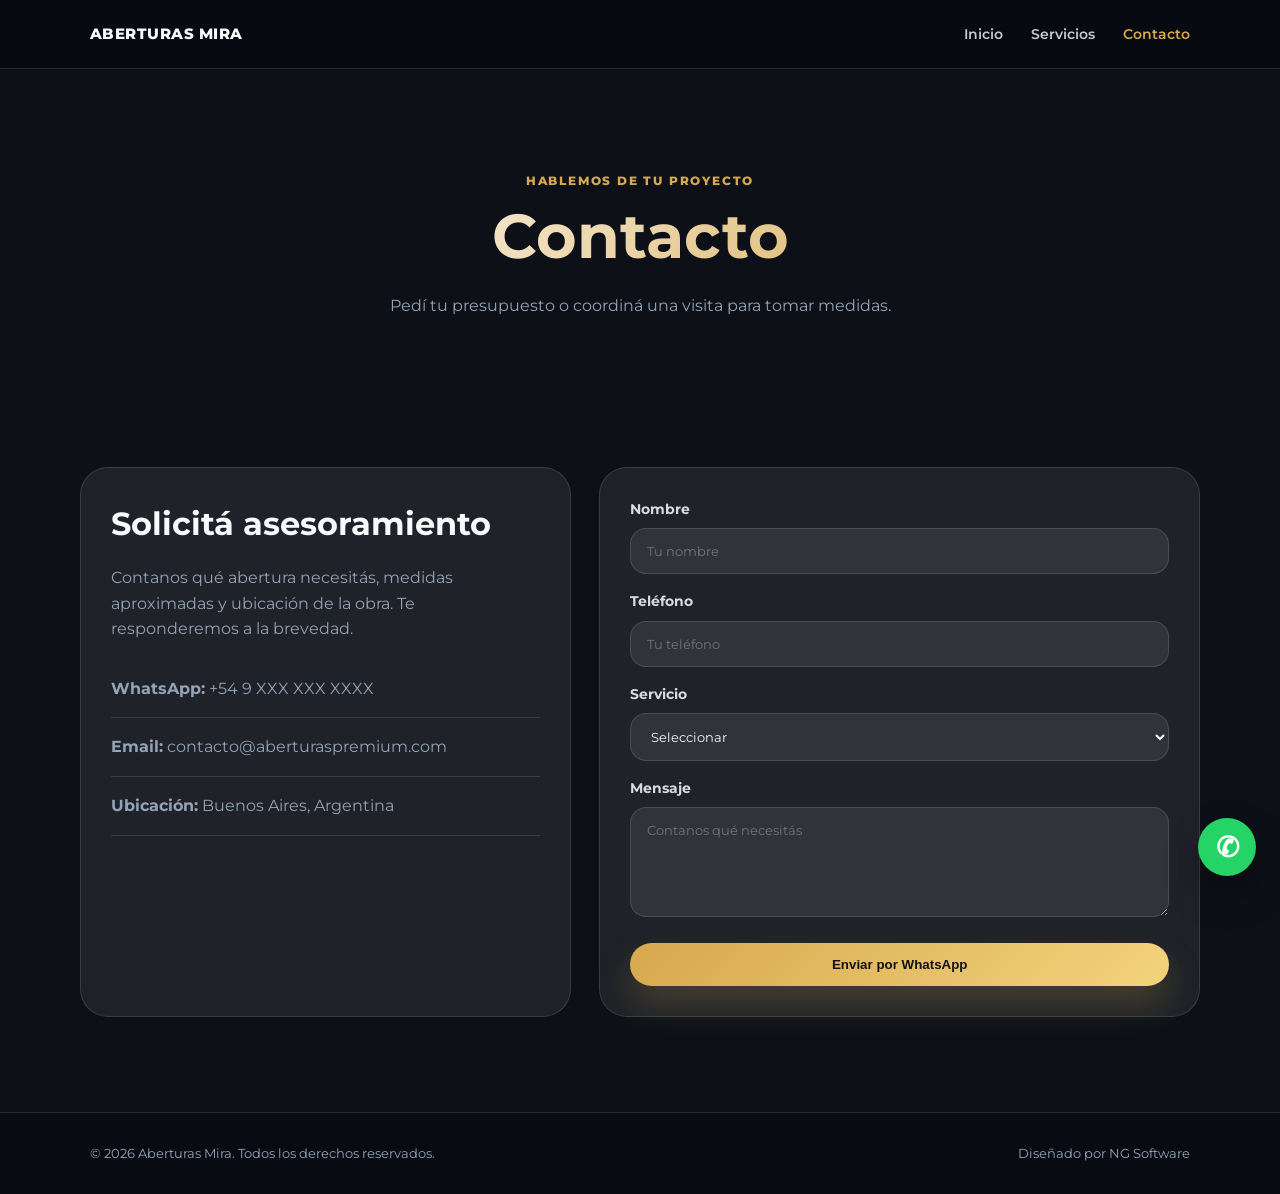
==== contacto.html @ 488d4577 "Add files via upload" ====
<!DOCTYPE html>
<html lang="es">
<head>
  <meta charset="UTF-8" />
  <meta name="viewport" content="width=device-width, initial-scale=1.0" />
  <title>Aberturas Mira | Contacto</title>
  <link rel="stylesheet" href="assets/css/style.css" />
  <link rel="preconnect" href="https://fonts.googleapis.com">
  <link rel="preconnect" href="https://fonts.gstatic.com" crossorigin>
  <link href="https://fonts.googleapis.com/css2?family=Montserrat:wght@400;500;600;700;800&display=swap" rel="stylesheet">
</head>
<body>
  <header class="site-header solid-header">
    <a href="index.html" class="brand">Aberturas Mira</a>
    <button class="menu-btn" id="menuBtn" aria-label="Abrir menú">☰</button>
    <nav class="main-nav" id="mainNav">
      <a href="index.html">Inicio</a>
      <a href="servicios.html">Servicios</a>
      <a href="contacto.html" class="active">Contacto</a>
    </nav>
  </header>

  <main class="page-main">
    <section class="page-title">
      <span class="eyebrow">Hablemos de tu proyecto</span>
      <h1>Contacto</h1>
      <p>Pedí tu presupuesto o coordiná una visita para tomar medidas.</p>
    </section>

    <section class="section contact-section">
      <div class="container contact-layout">
        <div class="contact-info">
          <h2>Solicitá asesoramiento</h2>
          <p>Contanos qué abertura necesitás, medidas aproximadas y ubicación de la obra. Te responderemos a la brevedad.</p>
          <div class="info-item"><strong>WhatsApp:</strong> +54 9 XXX XXX XXXX</div>
          <div class="info-item"><strong>Email:</strong> contacto@aberturaspremium.com</div>
          <div class="info-item"><strong>Ubicación:</strong> Buenos Aires, Argentina</div>
        </div>

        <form class="contact-form" id="contactForm">
          <label>Nombre
            <input type="text" name="nombre" placeholder="Tu nombre" required>
          </label>
          <label>Teléfono
            <input type="tel" name="telefono" placeholder="Tu teléfono" required>
          </label>
          <label>Servicio
            <select name="servicio" required>
              <option value="">Seleccionar</option>
              <option>Aberturas de aluminio</option>
              <option>Puertas y ventanas</option>
              <option>Mamparas / cerramientos</option>
              <option>Otro</option>
            </select>
          </label>
          <label>Mensaje
            <textarea name="mensaje" rows="5" placeholder="Contanos qué necesitás" required></textarea>
          </label>
          <button type="submit" class="btn-primary full">Enviar por WhatsApp</button>
        </form>
      </div>
    </section>
  </main>

  <a class="whatsapp-float" href="https://wa.me/549XXXXXXXXXX" target="_blank" aria-label="WhatsApp">✆</a>

  <footer class="footer">
    <p>© 2026 Aberturas Mira. Todos los derechos reservados.</p>
    <p>Diseñado por NG Software</p>
  </footer>

  <script src="assets/js/main.js"></script>
</body>
</html>
---- assets/css/style.css ----
:root {
  --bg: #0d1117;
  --bg-soft: #111827;
  --text: #f8fafc;
  --muted: #94a3b8;
  --accent: #d7a84f;
  --accent-dark: #a87922;
  --card: rgba(255,255,255,.075);
  --border: rgba(255,255,255,.12);
  --white: #ffffff;
  --dark: #070b10;
}

* { box-sizing: border-box; margin: 0; padding: 0; }
html { scroll-behavior: smooth; }
body {
  font-family: 'Montserrat', sans-serif;
  background: var(--bg);
  color: var(--text);
  line-height: 1.6;
}
a { color: inherit; text-decoration: none; }

.site-header {
  position: fixed;
  top: 0;
  left: 0;
  width: 100%;
  z-index: 50;
  display: flex;
  justify-content: space-between;
  align-items: center;
  padding: 22px 7%;
  background: linear-gradient(to bottom, rgba(0,0,0,.68), rgba(0,0,0,0));
  transition: .3s ease;
}
.solid-header,
.site-header.scrolled {
  background: rgba(7,11,16,.9);
  backdrop-filter: blur(16px);
  border-bottom: 1px solid var(--border);
}
.brand {
  font-weight: 800;
  letter-spacing: .5px;
  text-transform: uppercase;
  font-size: 15px;
}
.main-nav {
  display: flex;
  gap: 28px;
  align-items: center;
}
.main-nav a {
  font-size: 14px;
  font-weight: 600;
  color: rgba(255,255,255,.78);
  transition: .25s;
}
.main-nav a:hover,
.main-nav a.active { color: var(--accent); }
.menu-btn {
  display: none;
  border: 0;
  background: var(--accent);
  color: #111;
  width: 42px;
  height: 42px;
  border-radius: 12px;
  font-size: 22px;
  font-weight: 800;
}

.hero-home {
  min-height: 100vh;
  position: relative;
  display: grid;
  place-items: center;
  overflow: hidden;

  background:
    linear-gradient(120deg, rgba(7,11,16,.65), rgba(7,11,16,.25)),
    url('../img/hero.png') center center/cover no-repeat;
}
.hero-home::after {
  content: '';
  position: absolute;
  inset: 0;
  background: linear-gradient(to top, var(--bg) 0%, transparent 38%);
}
.hero-logo-box{
    position:absolute;
    top:50%;
    left:50%;
    transform:translate(-50%, -50%);
    z-index:10;

    display:flex;
    justify-content:center;
    align-items:center;

    width:auto;
    height:auto;

    background:none;
    border:none;
    backdrop-filter:none;
    box-shadow:none;
}
.hero-logo{
    width:min(650px,75vw);
    height:auto;

    filter:
      drop-shadow(0 10px 10px rgba(0,0,0,.75))
      drop-shadow(0 25px 35px rgba(0,0,0,.55))
      drop-shadow(0 50px 80px rgba(0,0,0,.45));
}
.logo-mark {
  width: 118px;
  height: 118px;
  border-radius: 32px;
  background: linear-gradient(135deg, var(--accent), #f6df96);
  color: #151515;
  display: grid;
  place-items: center;
  font-size: 42px;
  font-weight: 900;
  margin-bottom: 18px;
}
.hero-logo-box span {
  font-size: 18px;
  font-weight: 800;
  text-transform: uppercase;
  letter-spacing: 1px;
}

.container { width: min(1120px, 90%); margin: auto; }
.section { padding: 95px 0; }
.two-cols {
  display: grid;
  grid-template-columns: 1.05fr .95fr;
  gap: 55px;
  align-items: center;
}
.eyebrow {
  display: inline-block;
  color: var(--accent);
  font-weight: 800;
  text-transform: uppercase;
  letter-spacing: 1.8px;
  font-size: 12px;
  margin-bottom: 14px;
}
h1 {
  font-size: clamp(34px, 5vw, 62px);
  line-height: 1.05;
  margin-bottom: 24px;
}
h2 { font-size: 32px; margin-bottom: 16px; }
p { color: var(--muted); margin-bottom: 18px; }
.btn-primary {
  display: inline-flex;
  justify-content: center;
  align-items: center;
  margin-top: 10px;
  padding: 14px 24px;
  border-radius: 999px;
  border: 0;
  background: linear-gradient(135deg, var(--accent), #f2d37c);
  color: #121212;
  font-weight: 800;
  cursor: pointer;
  box-shadow: 0 18px 35px rgba(215,168,79,.22);
}
.full { width: 100%; }
.image-card {
  min-height: 420px;
  border-radius: 36px;
  background: linear-gradient(145deg, rgba(255,255,255,.11), rgba(255,255,255,.03));
  border: 1px solid var(--border);
  display: grid;
  place-items: center;
  box-shadow: 0 25px 70px rgba(0,0,0,.3);
}
.fake-window {
  width: 75%;
  height: 270px;
  border: 12px solid var(--accent);
  border-radius: 8px;
  display: grid;
  grid-template-columns: 1fr 1fr;
  grid-template-rows: 1fr 1fr;
  gap: 8px;
  padding: 8px;
}
.fake-window span { background: rgba(255,255,255,.1); border: 1px solid rgba(255,255,255,.16); }
.cards-grid,
.services-grid {
  display: grid;
  grid-template-columns: repeat(3, 1fr);
  gap: 24px;
}
.value-card,
.service-card,
.contact-info,
.contact-form {
  background: var(--card);
  border: 1px solid var(--border);
  border-radius: 28px;
  padding: 30px;
  backdrop-filter: blur(12px);
}
.value-card h3,
.service-card h3 { margin-bottom: 12px; font-size: 21px; }
.icon {
  width: 58px;
  height: 58px;
  border-radius: 18px;
  display: grid;
  place-items: center;
  background: rgba(215,168,79,.15);
  color: var(--accent);
  font-size: 28px;
  margin-bottom: 20px;
}
.page-main { padding-top: 95px; }
.page-title {
  text-align: center;
  width: min(850px, 90%);
  margin: 0 auto;
  padding: 72px 0 35px;
}
.page-title h1 {
  background: linear-gradient(135deg, #fff, var(--accent));
  -webkit-background-clip: text;
  color: transparent;
}
.contact-layout {
  display: grid;
  grid-template-columns: .9fr 1.1fr;
  gap: 28px;
}
.info-item {
  padding: 16px 0;
  color: var(--muted);
  border-bottom: 1px solid var(--border);
}
.contact-form {
  display: grid;
  gap: 16px;
}
.contact-form label {
  display: grid;
  gap: 8px;
  color: rgba(255,255,255,.84);
  font-weight: 700;
  font-size: 14px;
}
input, select, textarea {
  width: 100%;
  border: 1px solid var(--border);
  background: rgba(255,255,255,.08);
  border-radius: 16px;
  padding: 14px 16px;
  color: var(--text);
  outline: none;
  font-family: inherit;
}
select option { color: #111; }
input:focus, select:focus, textarea:focus { border-color: var(--accent); }
.whatsapp-float {
  position: fixed;
  right: 24px;
  bottom: 24px;
  width: 58px;
  height: 58px;
  border-radius: 50%;
  background: #25d366;
  color: #fff;
  display: grid;
  place-items: center;
  font-size: 28px;
  font-weight: 900;
  z-index: 60;
  box-shadow: 0 18px 35px rgba(0,0,0,.35);
}
.footer {
  padding: 30px 7%;
  display: flex;
  justify-content: space-between;
  gap: 16px;
  border-top: 1px solid var(--border);
  background: #080c12;
}
.footer p { margin: 0; font-size: 13px; }

.history-image{
    width:100%;
    height:100%;
    object-fit:cover;
    border-radius:36px;
    display:block;
}

.image-card{
    min-height:520px;
    overflow:hidden;
    padding:0;
    background:none;
}

@media (max-width: 900px) {
  .site-header { padding: 18px 5%; }
  .brand { font-size: 13px; }
  .menu-btn { display: block; }
  .main-nav {
    position: fixed;
    top: 78px;
    left: 5%;
    right: 5%;
    display: none;
    flex-direction: column;
    gap: 0;
    padding: 14px;
    border-radius: 22px;
    background: rgba(7,11,16,.96);
    border: 1px solid var(--border);
    box-shadow: 0 22px 50px rgba(0,0,0,.35);
  }
  .main-nav.show { display: flex; }
  .main-nav a { width: 100%; padding: 14px; text-align: center; }
  .hero-home { min-height: 82vh; }
  .hero-logo-box { width: min(290px, 82vw); }
  .logo-mark { width: 95px; height: 95px; font-size: 34px; }
  .hero-logo-box span { font-size: 15px; }
  .section { padding: 65px 0; }
  .two-cols,
  .contact-layout { grid-template-columns: 1fr; }
  .cards-grid,
  .services-grid { grid-template-columns: 1fr; }
  .image-card { min-height: 310px; }
  .fake-window { height: 210px; }
  .page-title { padding-top: 50px; }
  .footer { flex-direction: column; text-align: center; }
}
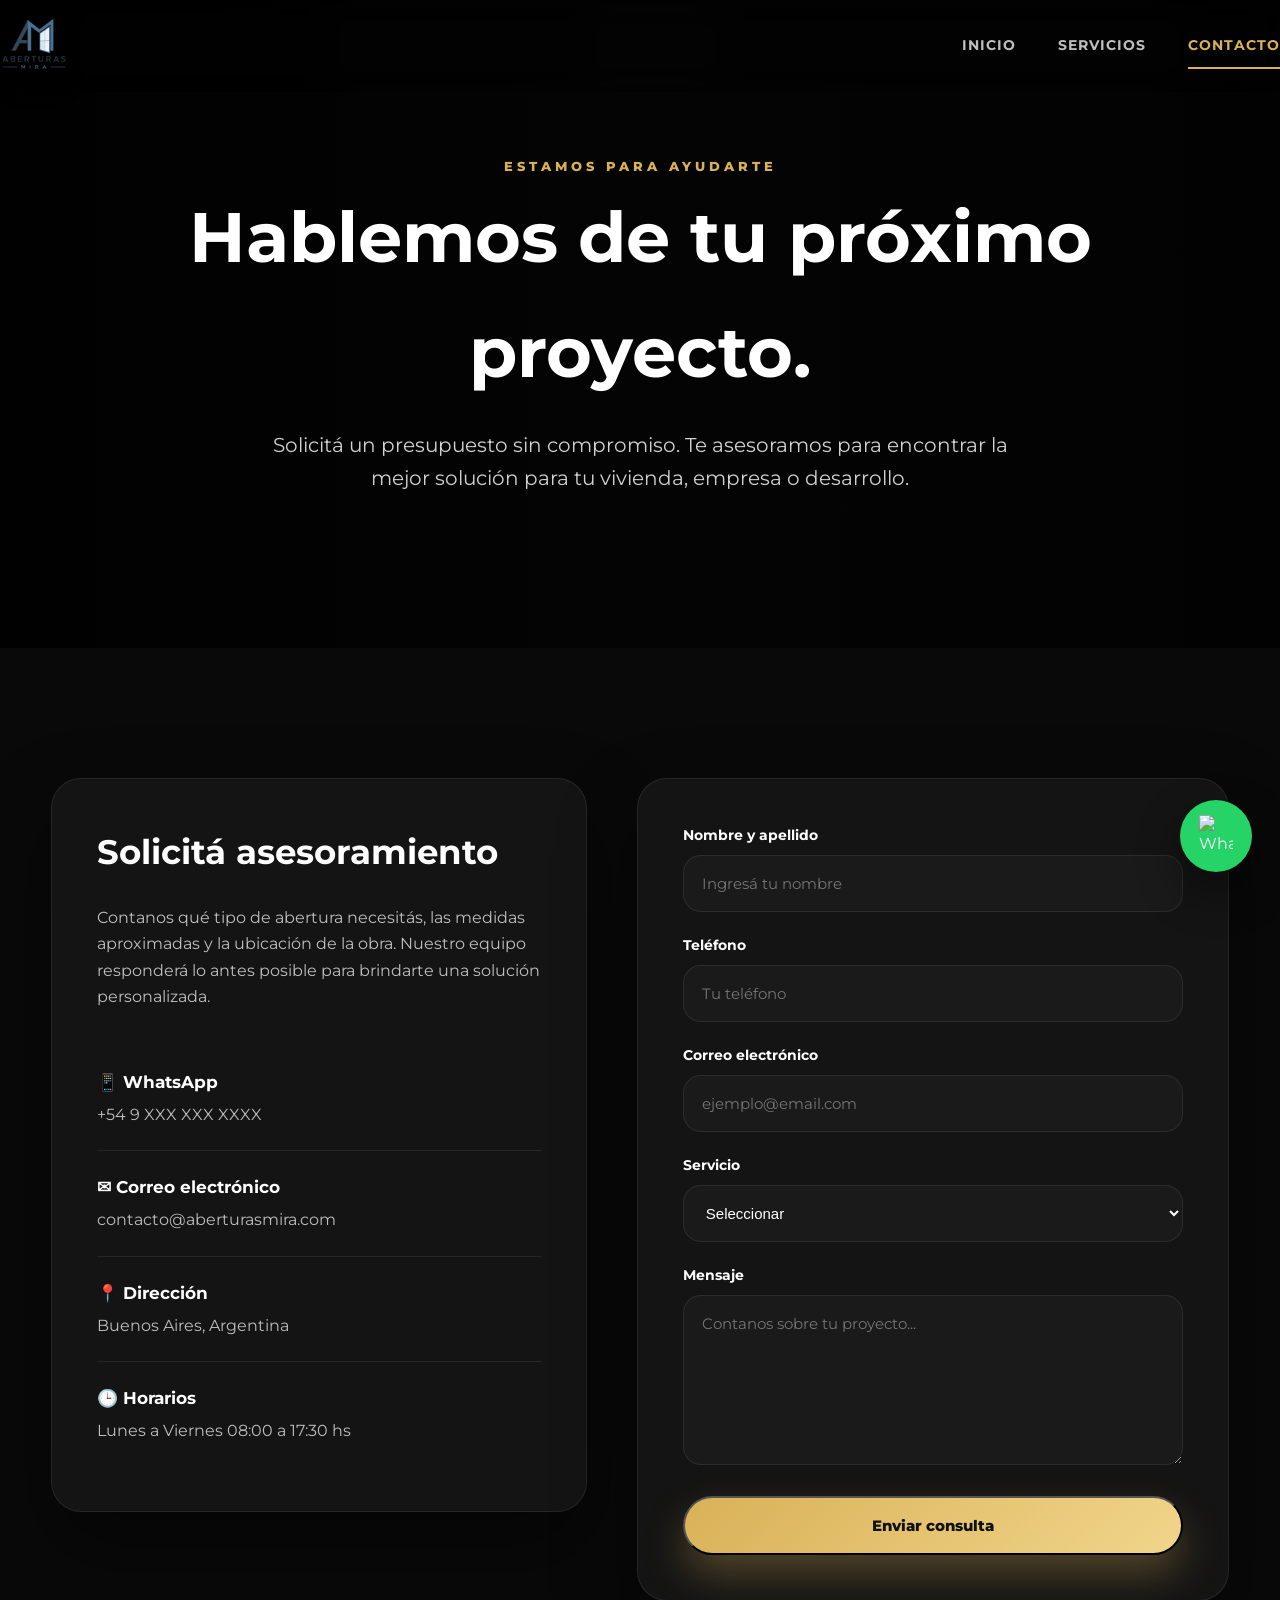
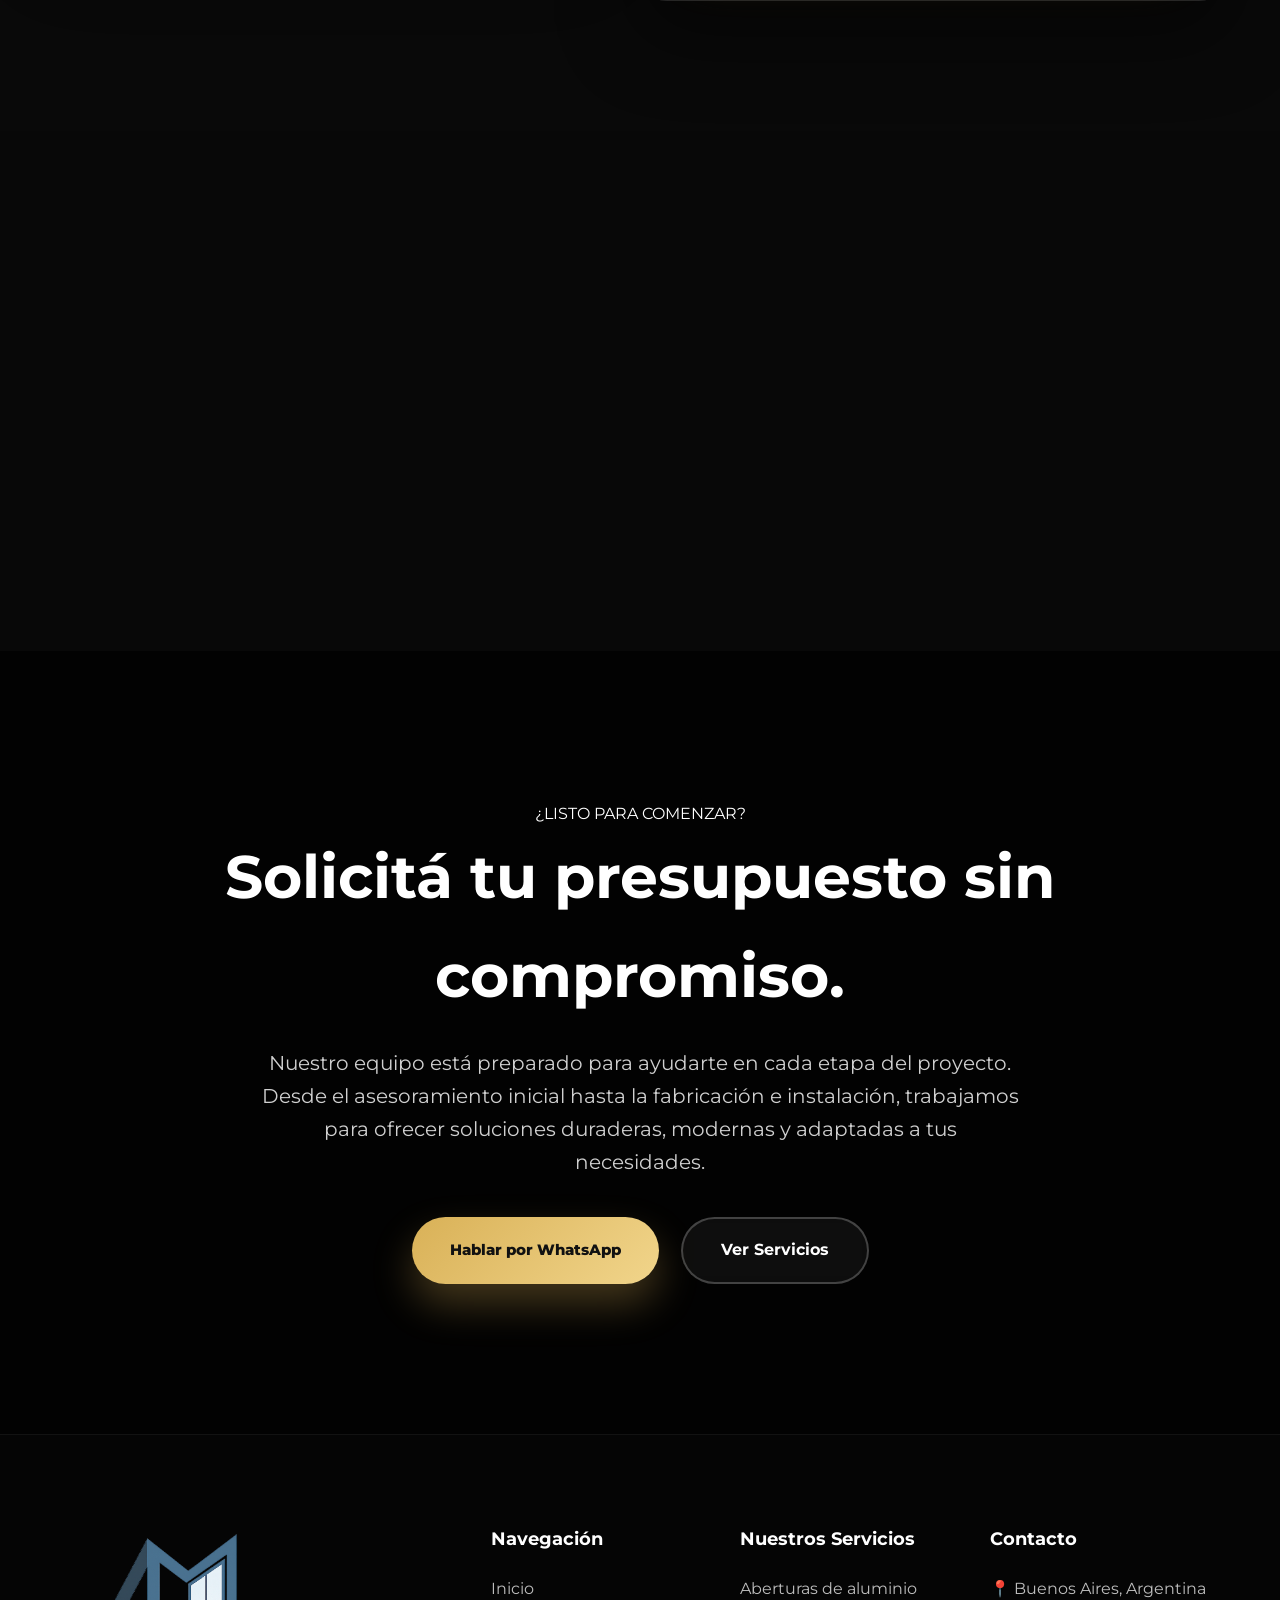
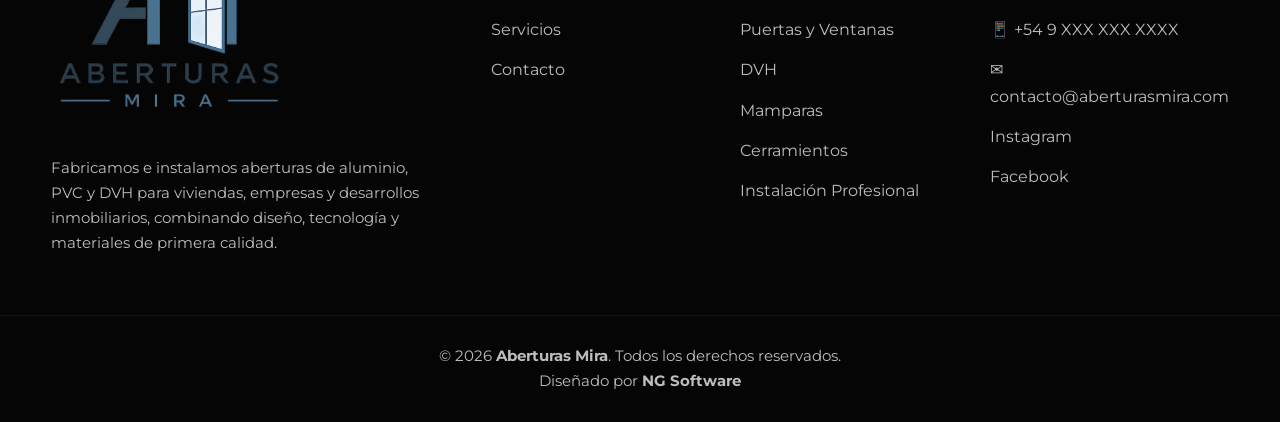
==== commit cde9c429: "Update contacto.html" ====
--- a/contacto.html
+++ b/contacto.html
@@ -1,74 +1,575 @@
 <!DOCTYPE html>
 <html lang="es">
+
 <head>
-  <meta charset="UTF-8" />
-  <meta name="viewport" content="width=device-width, initial-scale=1.0" />
-  <title>Aberturas Mira | Contacto</title>
-  <link rel="stylesheet" href="assets/css/style.css" />
-  <link rel="preconnect" href="https://fonts.googleapis.com">
-  <link rel="preconnect" href="https://fonts.gstatic.com" crossorigin>
-  <link href="https://fonts.googleapis.com/css2?family=Montserrat:wght@400;500;600;700;800&display=swap" rel="stylesheet">
+
+<meta charset="UTF-8">
+
+<meta name="viewport" content="width=device-width, initial-scale=1.0">
+
+<title>Aberturas Mira | Contacto</title>
+
+<link rel="preconnect" href="https://fonts.googleapis.com">
+
+<link rel="preconnect" href="https://fonts.gstatic.com" crossorigin>
+
+<link href="https://fonts.googleapis.com/css2?family=Montserrat:wght@300;400;500;600;700;800&display=swap" rel="stylesheet">
+
+<link rel="stylesheet" href="assets/css/style.css">
+
 </head>
+
 <body>
-  <header class="site-header solid-header">
-    <a href="index.html" class="brand">Aberturas Mira</a>
-    <button class="menu-btn" id="menuBtn" aria-label="Abrir menú">☰</button>
-    <nav class="main-nav" id="mainNav">
-      <a href="index.html">Inicio</a>
-      <a href="servicios.html">Servicios</a>
-      <a href="contacto.html" class="active">Contacto</a>
-    </nav>
-  </header>
-
-  <main class="page-main">
-    <section class="page-title">
-      <span class="eyebrow">Hablemos de tu proyecto</span>
-      <h1>Contacto</h1>
-      <p>Pedí tu presupuesto o coordiná una visita para tomar medidas.</p>
-    </section>
-
-    <section class="section contact-section">
-      <div class="container contact-layout">
-        <div class="contact-info">
-          <h2>Solicitá asesoramiento</h2>
-          <p>Contanos qué abertura necesitás, medidas aproximadas y ubicación de la obra. Te responderemos a la brevedad.</p>
-          <div class="info-item"><strong>WhatsApp:</strong> +54 9 XXX XXX XXXX</div>
-          <div class="info-item"><strong>Email:</strong> contacto@aberturaspremium.com</div>
-          <div class="info-item"><strong>Ubicación:</strong> Buenos Aires, Argentina</div>
-        </div>
-
-        <form class="contact-form" id="contactForm">
-          <label>Nombre
-            <input type="text" name="nombre" placeholder="Tu nombre" required>
-          </label>
-          <label>Teléfono
-            <input type="tel" name="telefono" placeholder="Tu teléfono" required>
-          </label>
-          <label>Servicio
-            <select name="servicio" required>
-              <option value="">Seleccionar</option>
-              <option>Aberturas de aluminio</option>
-              <option>Puertas y ventanas</option>
-              <option>Mamparas / cerramientos</option>
-              <option>Otro</option>
-            </select>
-          </label>
-          <label>Mensaje
-            <textarea name="mensaje" rows="5" placeholder="Contanos qué necesitás" required></textarea>
-          </label>
-          <button type="submit" class="btn-primary full">Enviar por WhatsApp</button>
-        </form>
-      </div>
-    </section>
-  </main>
-
-  <a class="whatsapp-float" href="https://wa.me/549XXXXXXXXXX" target="_blank" aria-label="WhatsApp">✆</a>
-
-  <footer class="footer">
-    <p>© 2026 Aberturas Mira. Todos los derechos reservados.</p>
-    <p>Diseñado por NG Software</p>
-  </footer>
-
-  <script src="assets/js/main.js"></script>
+
+<header class="site-header" id="header">
+
+<div class="container header-container">
+
+<a href="index.html" class="brand">
+
+<img src="assets/img/logo.png" alt="Aberturas Mira">
+
+</a>
+
+<button class="menu-btn" id="menuBtn">
+
+☰
+
+</button>
+
+<nav class="main-nav" id="mainNav">
+
+<a href="index.html">
+
+Inicio
+
+</a>
+
+<a href="servicios.html">
+
+Servicios
+
+</a>
+
+<a href="contacto.html" class="active">
+
+Contacto
+
+</a>
+
+</nav>
+
+</div>
+
+</header>
+
+
+
+
+
+<section class="hero-contact">
+
+<div class="container">
+
+<span class="hero-tag">
+
+ESTAMOS PARA AYUDARTE
+
+</span>
+
+<h1>
+
+Hablemos de tu próximo proyecto.
+
+</h1>
+
+<p>
+
+Solicitá un presupuesto sin compromiso. Te asesoramos para encontrar la mejor solución para tu vivienda, empresa o desarrollo.
+
+</p>
+
+</div>
+
+</section>
+
+
+
+
+
+<section class="contact-section">
+
+<div class="container contact-layout">
+
+<div class="contact-info">
+
+<h3>
+
+Solicitá asesoramiento
+
+</h3>
+
+<p>
+
+Contanos qué tipo de abertura necesitás, las medidas aproximadas y la ubicación de la obra. Nuestro equipo responderá lo antes posible para brindarte una solución personalizada.
+
+</p>
+
+<div class="info-item">
+
+<strong>📱 WhatsApp</strong>
+
+<span>+54 9 XXX XXX XXXX</span>
+
+</div>
+
+<div class="info-item">
+
+<strong>✉ Correo electrónico</strong>
+
+<span>contacto@aberturasmira.com</span>
+
+</div>
+
+<div class="info-item">
+
+<strong>📍 Dirección</strong>
+
+<span>Buenos Aires, Argentina</span>
+
+</div>
+
+<div class="info-item">
+
+<strong>🕒 Horarios</strong>
+
+<span>
+
+Lunes a Viernes
+
+08:00 a 17:30 hs
+
+</span>
+
+</div>
+
+</div>
+
+<form class="contact-form" id="contactForm">
+
+<div>
+
+<label>
+
+Nombre y apellido
+
+</label>
+
+<input
+type="text"
+placeholder="Ingresá tu nombre"
+required>
+
+</div>
+
+<div>
+
+<label>
+
+Teléfono
+
+</label>
+
+<input
+type="tel"
+placeholder="Tu teléfono"
+required>
+
+</div>
+
+<div>
+
+<label>
+
+Correo electrónico
+
+</label>
+
+<input
+type="email"
+placeholder="ejemplo@email.com"
+required>
+
+</div>
+
+<div>
+
+<label>
+
+Servicio
+
+</label>
+
+<select>
+
+<option>
+
+Seleccionar
+
+</option>
+
+<option>
+
+Aberturas de aluminio
+
+</option>
+
+<option>
+
+Puertas
+
+</option>
+
+<option>
+
+Ventanas
+
+</option>
+
+<option>
+
+DVH
+
+</option>
+
+<option>
+
+Mamparas
+
+</option>
+
+<option>
+
+Cerramientos
+
+</option>
+
+<option>
+
+Otro
+
+</option>
+
+</select>
+
+</div>
+
+<div>
+
+<label>
+
+Mensaje
+
+</label>
+
+<textarea
+placeholder="Contanos sobre tu proyecto..."></textarea>
+
+</div>
+
+<button
+type="submit"
+class="btn-primary">
+
+Enviar consulta
+
+</button>
+
+</form>
+
+</div>
+
+</section>
+<section class="map-section">
+
+<iframe
+src="https://www.google.com/maps?q=Buenos+Aires&output=embed"
+loading="lazy"
+allowfullscreen>
+</iframe>
+
+</section>
+
+
+
+
+
+<section class="services-cta">
+
+<div class="container">
+
+<span>
+
+¿LISTO PARA COMENZAR?
+
+</span>
+
+<h2>
+
+Solicitá tu presupuesto sin compromiso.
+
+</h2>
+
+<p>
+
+Nuestro equipo está preparado para ayudarte en cada etapa del proyecto. Desde el asesoramiento inicial hasta la fabricación e instalación, trabajamos para ofrecer soluciones duraderas, modernas y adaptadas a tus necesidades.
+
+</p>
+
+<div class="cta-buttons">
+
+<a
+href="https://wa.me/549XXXXXXXXXX"
+target="_blank"
+class="btn-primary">
+
+Hablar por WhatsApp
+
+</a>
+
+<a
+href="servicios.html"
+class="btn-secondary">
+
+Ver Servicios
+
+</a>
+
+</div>
+
+</div>
+
+</section>
+
+
+
+
+
+<footer class="footer">
+
+<div class="container footer-grid">
+
+<div>
+
+<img
+src="assets/img/logo.png"
+class="footer-logo"
+alt="Aberturas Mira">
+
+<p>
+
+Fabricamos e instalamos aberturas de aluminio, PVC y DVH para viviendas, empresas y desarrollos inmobiliarios, combinando diseño, tecnología y materiales de primera calidad.
+
+</p>
+
+</div>
+
+
+
+
+
+<div>
+
+<h4>
+
+Navegación
+
+</h4>
+
+<ul>
+
+<li>
+
+<a href="index.html">
+
+Inicio
+
+</a>
+
+</li>
+
+<li>
+
+<a href="servicios.html">
+
+Servicios
+
+</a>
+
+</li>
+
+<li>
+
+<a href="contacto.html">
+
+Contacto
+
+</a>
+
+</li>
+
+</ul>
+
+</div>
+
+
+
+
+
+<div>
+
+<h4>
+
+Nuestros Servicios
+
+</h4>
+
+<ul>
+
+<li>
+
+Aberturas de aluminio
+
+</li>
+
+<li>
+
+Puertas y Ventanas
+
+</li>
+
+<li>
+
+DVH
+
+</li>
+
+<li>
+
+Mamparas
+
+</li>
+
+<li>
+
+Cerramientos
+
+</li>
+
+<li>
+
+Instalación Profesional
+
+</li>
+
+</ul>
+
+</div>
+
+
+
+
+
+<div>
+
+<h4>
+
+Contacto
+
+</h4>
+
+<ul>
+
+<li>
+
+📍 Buenos Aires, Argentina
+
+</li>
+
+<li>
+
+📱 +54 9 XXX XXX XXXX
+
+</li>
+
+<li>
+
+✉ contacto@aberturasmira.com
+
+</li>
+
+<li>
+
+Instagram
+
+</li>
+
+<li>
+
+Facebook
+
+</li>
+
+</ul>
+
+</div>
+
+</div>
+
+
+
+
+
+<div class="footer-bottom">
+
+<p>
+
+© 2026 <strong>Aberturas Mira</strong>. Todos los derechos reservados.
+
+</p>
+
+<p>
+
+Diseñado por <strong>NG Software</strong>
+
+</p>
+
+</div>
+
+</footer>
+
+
+
+
+
+<a
+class="whatsapp-float"
+href="https://wa.me/549XXXXXXXXXX"
+target="_blank"
+aria-label="WhatsApp">
+
+<img
+src="assets/img/whatsapp.png"
+alt="WhatsApp">
+
+</a>
+
+
+
+
+
+<script src="assets/js/main.js"></script>
+
 </body>
+
 </html>
--- a/assets/css/style.css
+++ b/assets/css/style.css
@@ -1,346 +1,2598 @@
-:root {
-  --bg: #0d1117;
-  --bg-soft: #111827;
-  --text: #f8fafc;
-  --muted: #94a3b8;
-  --accent: #d7a84f;
-  --accent-dark: #a87922;
-  --card: rgba(255,255,255,.075);
-  --border: rgba(255,255,255,.12);
-  --white: #ffffff;
-  --dark: #070b10;
-}
-
-* { box-sizing: border-box; margin: 0; padding: 0; }
-html { scroll-behavior: smooth; }
-body {
-  font-family: 'Montserrat', sans-serif;
-  background: var(--bg);
-  color: var(--text);
-  line-height: 1.6;
-}
-a { color: inherit; text-decoration: none; }
-
-.site-header {
-  position: fixed;
-  top: 0;
-  left: 0;
-  width: 100%;
-  z-index: 50;
-  display: flex;
-  justify-content: space-between;
-  align-items: center;
-  padding: 22px 7%;
-  background: linear-gradient(to bottom, rgba(0,0,0,.68), rgba(0,0,0,0));
-  transition: .3s ease;
-}
-.solid-header,
-.site-header.scrolled {
-  background: rgba(7,11,16,.9);
-  backdrop-filter: blur(16px);
-  border-bottom: 1px solid var(--border);
-}
-.brand {
-  font-weight: 800;
-  letter-spacing: .5px;
-  text-transform: uppercase;
-  font-size: 15px;
-}
-.main-nav {
-  display: flex;
-  gap: 28px;
-  align-items: center;
-}
-.main-nav a {
-  font-size: 14px;
-  font-weight: 600;
-  color: rgba(255,255,255,.78);
-  transition: .25s;
-}
-.main-nav a:hover,
-.main-nav a.active { color: var(--accent); }
-.menu-btn {
-  display: none;
-  border: 0;
-  background: var(--accent);
-  color: #111;
-  width: 42px;
-  height: 42px;
-  border-radius: 12px;
-  font-size: 22px;
-  font-weight: 800;
-}
-
-.hero-home {
-  min-height: 100vh;
-  position: relative;
-  display: grid;
-  place-items: center;
-  overflow: hidden;
-
-  background:
-    linear-gradient(120deg, rgba(7,11,16,.65), rgba(7,11,16,.25)),
-    url('../img/hero.png') center center/cover no-repeat;
-}
-.hero-home::after {
-  content: '';
-  position: absolute;
-  inset: 0;
-  background: linear-gradient(to top, var(--bg) 0%, transparent 38%);
-}
-.hero-logo-box{
-    position:absolute;
-    top:50%;
-    left:50%;
-    transform:translate(-50%, -50%);
-    z-index:10;
-
-    display:flex;
-    justify-content:center;
-    align-items:center;
-
-    width:auto;
-    height:auto;
-
-    background:none;
-    border:none;
-    backdrop-filter:none;
-    box-shadow:none;
-}
+/*=========================================================
+ABERTURAS MIRA
+STYLE.CSS
+PARTE 1
+=========================================================*/
+
+
+
+/*=========================
+RESET
+=========================*/
+
+*{
+    margin:0;
+    padding:0;
+    box-sizing:border-box;
+}
+
+html{
+    scroll-behavior:smooth;
+}
+
+body{
+    font-family:'Montserrat',sans-serif;
+    background:#080808;
+    color:#fff;
+    overflow-x:hidden;
+    line-height:1.65;
+    text-rendering:optimizeLegibility;
+    -webkit-font-smoothing:antialiased;
+}
+
+img{
+    display:block;
+    max-width:100%;
+}
+
+a{
+    text-decoration:none;
+    color:inherit;
+}
+
+ul{
+    list-style:none;
+}
+
+button,
+input,
+textarea{
+    font-family:inherit;
+}
+
+
+
+/*=========================
+VARIABLES
+=========================*/
+
+:root{
+
+--bg:#090909;
+
+--bg2:#101010;
+
+--bg3:#171717;
+
+--card:#141414;
+
+--gold:#d9b157;
+
+--gold-light:#f1d58b;
+
+--gold-dark:#9d7022;
+
+--text:#ffffff;
+
+--muted:#bdbdbd;
+
+--line:rgba(255,255,255,.08);
+
+--shadow:0 35px 80px rgba(0,0,0,.45);
+
+--radius:28px;
+
+--transition:.45s cubic-bezier(.22,.61,.36,1);
+
+}
+
+
+
+/*=========================
+SCROLLBAR
+=========================*/
+
+::-webkit-scrollbar{
+
+width:11px;
+
+}
+
+::-webkit-scrollbar-track{
+
+background:#0b0b0b;
+
+}
+
+::-webkit-scrollbar-thumb{
+
+background:var(--gold);
+
+border-radius:50px;
+
+}
+
+::-webkit-scrollbar-thumb:hover{
+
+background:#f0d388;
+
+}
+
+
+
+/*=========================
+CONTAINER
+=========================*/
+
+.container{
+
+width:min(1380px,92%);
+
+margin:auto;
+
+}
+
+
+
+/*=========================
+HEADER
+=========================*/
+
+.site-header{
+
+position:fixed;
+
+top:0;
+
+left:0;
+
+width:100%;
+
+height:92px;
+
+display:flex;
+
+align-items:center;
+
+z-index:9999;
+
+transition:.45s;
+
+background:rgba(5,5,5,.18);
+
+backdrop-filter:blur(20px);
+
+border-bottom:1px solid transparent;
+
+}
+
+.site-header.scrolled{
+
+background:rgba(8,8,8,.92);
+
+border-color:rgba(255,255,255,.05);
+
+backdrop-filter:blur(24px);
+
+}
+
+.site-header.hide{
+
+transform:translateY(-110%);
+
+}
+
+.header-container{
+
+display:flex;
+
+align-items:center;
+
+justify-content:space-between;
+
+width:100%;
+
+}
+
+
+
+/*=========================
+LOGO
+=========================*/
+
+.brand{
+
+display:flex;
+
+align-items:center;
+
+}
+
+.brand img{
+
+height:60px;
+
+transition:var(--transition);
+
+filter:drop-shadow(0 10px 18px rgba(0,0,0,.35));
+
+}
+
+.brand:hover img{
+
+transform:scale(1.04);
+
+}
+
+
+
+/*=========================
+MENU
+=========================*/
+
+.main-nav{
+
+display:flex;
+
+align-items:center;
+
+gap:42px;
+
+}
+
+.main-nav a{
+
+font-size:14px;
+
+font-weight:700;
+
+letter-spacing:1px;
+
+text-transform:uppercase;
+
+color:rgba(255,255,255,.75);
+
+position:relative;
+
+transition:.35s;
+
+}
+
+.main-nav a:hover{
+
+color:var(--gold);
+
+}
+
+.main-nav a.active{
+
+color:var(--gold);
+
+}
+
+.main-nav a::after{
+
+content:"";
+
+position:absolute;
+
+left:0;
+
+bottom:-12px;
+
+width:0;
+
+height:2px;
+
+background:var(--gold);
+
+transition:.35s;
+
+}
+
+.main-nav a:hover::after,
+
+.main-nav a.active::after{
+
+width:100%;
+
+}
+
+
+
+/*=========================
+MENU MOBILE
+=========================*/
+
+.menu-btn{
+
+display:none;
+
+width:48px;
+
+height:48px;
+
+border:none;
+
+border-radius:14px;
+
+background:var(--gold);
+
+color:#111;
+
+font-size:26px;
+
+font-weight:800;
+
+cursor:pointer;
+
+transition:.35s;
+
+}
+
+.menu-btn:hover{
+
+transform:scale(1.05);
+
+}
+
+
+
+/*=========================
+HERO
+=========================*/
+
+.hero-home{
+
+position:relative;
+
+height:100vh;
+
+display:flex;
+
+align-items:center;
+
+justify-content:center;
+
+overflow:hidden;
+
+}
+
+
+
+/*=========================
+BACKGROUND
+=========================*/
+
+.hero-bg{
+
+position:absolute;
+
+inset:0;
+
+background:url("../img/hero.png") center center/cover no-repeat;
+
+animation:heroScale 18s linear infinite alternate;
+
+}
+
+@keyframes heroScale{
+
+0%{
+
+transform:scale(1.05);
+
+}
+
+100%{
+
+transform:scale(1.18);
+
+}
+
+}
+
+
+
+/*=========================
+OVERLAY
+=========================*/
+
+.hero-overlay{
+
+position:absolute;
+
+inset:0;
+
+background:
+
+linear-gradient(180deg,
+
+rgba(0,0,0,.82),
+
+rgba(0,0,0,.38),
+
+rgba(0,0,0,.86));
+
+}
+
+.hero-overlay::after{
+
+content:"";
+
+position:absolute;
+
+inset:0;
+
+background:
+
+radial-gradient(circle at center,
+
+rgba(217,177,87,.10),
+
+transparent 60%);
+
+}
+
+
+
+/*=========================
+HERO CONTENT
+=========================*/
+
+.hero-content{
+
+position:relative;
+
+z-index:20;
+
+display:flex;
+
+flex-direction:column;
+
+align-items:center;
+
+text-align:center;
+
+max-width:980px;
+
+}
+
 .hero-logo{
-    width:min(650px,75vw);
-    height:auto;
-
-    filter:
-      drop-shadow(0 10px 10px rgba(0,0,0,.75))
-      drop-shadow(0 25px 35px rgba(0,0,0,.55))
-      drop-shadow(0 50px 80px rgba(0,0,0,.45));
-}
-.logo-mark {
-  width: 118px;
-  height: 118px;
-  border-radius: 32px;
-  background: linear-gradient(135deg, var(--accent), #f6df96);
-  color: #151515;
-  display: grid;
-  place-items: center;
-  font-size: 42px;
-  font-weight: 900;
-  margin-bottom: 18px;
-}
-.hero-logo-box span {
-  font-size: 18px;
-  font-weight: 800;
-  text-transform: uppercase;
-  letter-spacing: 1px;
-}
-
-.container { width: min(1120px, 90%); margin: auto; }
-.section { padding: 95px 0; }
-.two-cols {
-  display: grid;
-  grid-template-columns: 1.05fr .95fr;
-  gap: 55px;
-  align-items: center;
-}
-.eyebrow {
-  display: inline-block;
-  color: var(--accent);
-  font-weight: 800;
-  text-transform: uppercase;
-  letter-spacing: 1.8px;
-  font-size: 12px;
-  margin-bottom: 14px;
-}
-h1 {
-  font-size: clamp(34px, 5vw, 62px);
-  line-height: 1.05;
-  margin-bottom: 24px;
-}
-h2 { font-size: 32px; margin-bottom: 16px; }
-p { color: var(--muted); margin-bottom: 18px; }
-.btn-primary {
-  display: inline-flex;
-  justify-content: center;
-  align-items: center;
-  margin-top: 10px;
-  padding: 14px 24px;
-  border-radius: 999px;
-  border: 0;
-  background: linear-gradient(135deg, var(--accent), #f2d37c);
-  color: #121212;
-  font-weight: 800;
-  cursor: pointer;
-  box-shadow: 0 18px 35px rgba(215,168,79,.22);
-}
-.full { width: 100%; }
-.image-card {
-  min-height: 420px;
-  border-radius: 36px;
-  background: linear-gradient(145deg, rgba(255,255,255,.11), rgba(255,255,255,.03));
-  border: 1px solid var(--border);
-  display: grid;
-  place-items: center;
-  box-shadow: 0 25px 70px rgba(0,0,0,.3);
-}
-.fake-window {
-  width: 75%;
-  height: 270px;
-  border: 12px solid var(--accent);
-  border-radius: 8px;
-  display: grid;
-  grid-template-columns: 1fr 1fr;
-  grid-template-rows: 1fr 1fr;
-  gap: 8px;
-  padding: 8px;
-}
-.fake-window span { background: rgba(255,255,255,.1); border: 1px solid rgba(255,255,255,.16); }
-.cards-grid,
-.services-grid {
-  display: grid;
-  grid-template-columns: repeat(3, 1fr);
-  gap: 24px;
-}
-.value-card,
+
+margin-bottom:30px;
+
+animation:fadeUp 1s ease;
+
+}
+
+.hero-logo img{
+
+width:360px;
+
+filter:
+
+drop-shadow(0 25px 45px rgba(0,0,0,.55))
+
+drop-shadow(0 40px 80px rgba(0,0,0,.35));
+
+}
+
+.hero-tag{
+
+color:var(--gold);
+
+font-weight:800;
+
+letter-spacing:4px;
+
+font-size:13px;
+
+margin-bottom:20px;
+
+text-transform:uppercase;
+
+animation:fadeUp 1.2s ease;
+
+}
+
+.hero-content h1{
+
+font-size:clamp(52px,5vw,82px);
+
+line-height:1.02;
+
+font-weight:800;
+
+margin-bottom:28px;
+
+animation:fadeUp 1.35s ease;
+
+}
+
+.hero-content p{
+
+font-size:21px;
+
+color:#dddddd;
+
+max-width:760px;
+
+margin-bottom:42px;
+
+animation:fadeUp 1.5s ease;
+
+}
+
+
+
+/*=========================
+BOTONES
+=========================*/
+
+.hero-buttons{
+
+display:flex;
+
+gap:22px;
+
+animation:fadeUp 1.8s ease;
+
+}
+
+.btn-primary{
+
+display:inline-flex;
+
+align-items:center;
+
+justify-content:center;
+
+padding:18px 38px;
+
+background:linear-gradient(135deg,var(--gold),var(--gold-light));
+
+border-radius:999px;
+
+font-weight:800;
+
+font-size:15px;
+
+color:#111;
+
+transition:var(--transition);
+
+box-shadow:0 20px 40px rgba(217,177,87,.30);
+
+}
+
+.btn-primary:hover{
+
+transform:translateY(-6px);
+
+box-shadow:0 30px 60px rgba(217,177,87,.45);
+
+}
+
+.btn-secondary{
+
+display:inline-flex;
+
+align-items:center;
+
+justify-content:center;
+
+padding:18px 38px;
+
+border-radius:999px;
+
+border:2px solid rgba(255,255,255,.22);
+
+font-weight:700;
+
+transition:var(--transition);
+
+background:rgba(255,255,255,.05);
+
+backdrop-filter:blur(10px);
+
+}
+
+.btn-secondary:hover{
+
+background:#fff;
+
+color:#111;
+
+transform:translateY(-6px);
+
+}
+
+
+
+/*=========================
+SCROLL ICON
+=========================*/
+
+.hero-scroll{
+
+position:absolute;
+
+bottom:40px;
+
+left:50%;
+
+transform:translateX(-50%);
+
+font-size:34px;
+
+color:var(--gold);
+
+animation:mouse 2s infinite;
+
+}
+
+@keyframes mouse{
+
+0%{
+
+transform:translate(-50%,0);
+
+}
+
+50%{
+
+transform:translate(-50%,12px);
+
+}
+
+100%{
+
+transform:translate(-50%,0);
+
+}
+
+}
+
+
+
+/*=========================
+SECTION BASE
+=========================*/
+
+.section{
+
+padding:120px 0;
+
+position:relative;
+
+}
+
+.section-title{
+
+text-align:center;
+
+margin-bottom:70px;
+
+}
+
+.section-title span{
+
+display:inline-block;
+
+margin-bottom:18px;
+
+font-size:13px;
+
+font-weight:800;
+
+letter-spacing:3px;
+
+text-transform:uppercase;
+
+color:var(--gold);
+
+}
+
+.section-title h2{
+
+font-size:clamp(38px,4vw,60px);
+
+margin-bottom:18px;
+
+}
+
+.section-title p{
+
+max-width:760px;
+
+margin:auto;
+
+color:#bdbdbd;
+
+font-size:18px;
+
+}
+
+
+
+/*=========================
+ANIMACIONES
+=========================*/
+
+@keyframes fadeUp{
+
+from{
+
+opacity:0;
+
+transform:translateY(60px);
+
+}
+
+to{
+
+opacity:1;
+
+transform:translateY(0);
+
+}
+
+}
+/*=========================================================
+HOME
+PARTE 2
+=========================================================*/
+
+
+
+/*=========================
+ESTADISTICAS
+=========================*/
+
+.stats-section{
+
+padding:90px 0;
+
+background:linear-gradient(180deg,#0d0d0d,#111);
+
+border-top:1px solid var(--line);
+
+border-bottom:1px solid var(--line);
+
+}
+
+.stats-grid{
+
+display:grid;
+
+grid-template-columns:repeat(4,1fr);
+
+gap:28px;
+
+}
+
+.stat-card{
+
+background:linear-gradient(180deg,#181818,#101010);
+
+border:1px solid var(--line);
+
+border-radius:28px;
+
+padding:45px 30px;
+
+text-align:center;
+
+transition:var(--transition);
+
+position:relative;
+
+overflow:hidden;
+
+}
+
+.stat-card::before{
+
+content:"";
+
+position:absolute;
+
+width:220px;
+
+height:220px;
+
+background:radial-gradient(circle,var(--gold),transparent 70%);
+
+opacity:.06;
+
+right:-120px;
+
+top:-120px;
+
+}
+
+.stat-card:hover{
+
+transform:translateY(-10px);
+
+box-shadow:var(--shadow);
+
+border-color:rgba(217,177,87,.25);
+
+}
+
+.stat-card h2{
+
+font-size:52px;
+
+color:var(--gold);
+
+margin-bottom:12px;
+
+}
+
+.stat-card span{
+
+font-size:15px;
+
+color:#d0d0d0;
+
+}
+
+
+
+/*=========================
+HISTORIA
+=========================*/
+
+.history-section{
+
+background:#090909;
+
+}
+
+.two-cols{
+
+display:grid;
+
+grid-template-columns:1fr 1fr;
+
+gap:90px;
+
+align-items:center;
+
+}
+
+.history-content h2{
+
+font-size:54px;
+
+line-height:1.1;
+
+margin:18px 0 30px;
+
+}
+
+.history-content p{
+
+font-size:18px;
+
+color:#c7c7c7;
+
+margin-bottom:22px;
+
+}
+
+.history-list{
+
+display:grid;
+
+grid-template-columns:repeat(2,1fr);
+
+gap:18px;
+
+margin:45px 0;
+
+}
+
+.history-list div{
+
+background:#121212;
+
+padding:18px 22px;
+
+border-radius:18px;
+
+border:1px solid var(--line);
+
+font-weight:600;
+
+transition:.35s;
+
+}
+
+.history-list div:hover{
+
+background:#1a1a1a;
+
+transform:translateY(-4px);
+
+border-color:rgba(217,177,87,.3);
+
+}
+
+.history-image-box{
+
+position:relative;
+
+overflow:hidden;
+
+border-radius:38px;
+
+box-shadow:var(--shadow);
+
+}
+
+.history-image-box img{
+
+width:100%;
+
+height:720px;
+
+object-fit:cover;
+
+transition:1.4s;
+
+}
+
+.history-image-box:hover img{
+
+transform:scale(1.08);
+
+}
+
+
+
+/*=========================
+PRODUCTOS
+=========================*/
+
+.products-home{
+
+background:#0d0d0d;
+
+}
+
+.products-grid{
+
+display:grid;
+
+grid-template-columns:repeat(3,1fr);
+
+gap:34px;
+
+}
+
+.product-card{
+
+background:#131313;
+
+border-radius:28px;
+
+overflow:hidden;
+
+border:1px solid var(--line);
+
+transition:.45s;
+
+position:relative;
+
+}
+
+.product-card:hover{
+
+transform:translateY(-12px);
+
+box-shadow:0 30px 60px rgba(0,0,0,.45);
+
+border-color:rgba(217,177,87,.25);
+
+}
+
+.product-card img{
+
+height:300px;
+
+width:100%;
+
+object-fit:cover;
+
+transition:1s;
+
+}
+
+.product-card:hover img{
+
+transform:scale(1.08);
+
+}
+
+.product-info{
+
+padding:28px;
+
+}
+
+.product-info h3{
+
+font-size:26px;
+
+margin-bottom:14px;
+
+}
+
+.product-info p{
+
+color:#bbbbbb;
+
+font-size:16px;
+
+}
+
+
+
+/*=========================
+POR QUE ELEGIRNOS
+=========================*/
+
+.why-us{
+
+background:#090909;
+
+}
+
+.why-grid{
+
+display:grid;
+
+grid-template-columns:repeat(3,1fr);
+
+gap:28px;
+
+}
+
+.why-card{
+
+background:linear-gradient(180deg,#141414,#101010);
+
+padding:38px;
+
+border-radius:30px;
+
+border:1px solid var(--line);
+
+transition:var(--transition);
+
+text-align:center;
+
+}
+
+.why-card:hover{
+
+transform:translateY(-10px);
+
+box-shadow:var(--shadow);
+
+}
+
+.why-icon{
+
+width:82px;
+
+height:82px;
+
+margin:auto;
+
+margin-bottom:24px;
+
+border-radius:24px;
+
+display:flex;
+
+align-items:center;
+
+justify-content:center;
+
+font-size:34px;
+
+background:rgba(217,177,87,.15);
+
+color:var(--gold);
+
+}
+
+.why-card h3{
+
+font-size:24px;
+
+margin-bottom:14px;
+
+}
+
+.why-card p{
+
+font-size:16px;
+
+color:#c2c2c2;
+
+}
+
+
+
+/*=========================
+PROCESO
+=========================*/
+
+.process{
+
+background:#0d0d0d;
+
+}
+
+.process-grid{
+
+display:grid;
+
+grid-template-columns:repeat(4,1fr);
+
+gap:26px;
+
+}
+
+.step{
+
+background:#151515;
+
+border:1px solid var(--line);
+
+border-radius:30px;
+
+padding:40px 30px;
+
+text-align:center;
+
+transition:.45s;
+
+position:relative;
+
+}
+
+.step:hover{
+
+transform:translateY(-10px);
+
+border-color:rgba(217,177,87,.3);
+
+box-shadow:var(--shadow);
+
+}
+
+.step-number{
+
+width:74px;
+
+height:74px;
+
+margin:auto;
+
+margin-bottom:22px;
+
+border-radius:50%;
+
+background:linear-gradient(135deg,var(--gold),#f1d58b);
+
+display:flex;
+
+align-items:center;
+
+justify-content:center;
+
+font-size:24px;
+
+font-weight:800;
+
+color:#111;
+
+}
+
+.step h3{
+
+margin-bottom:14px;
+
+font-size:24px;
+
+}
+
+.step p{
+
+color:#c4c4c4;
+
+font-size:16px;
+
+}
+
+
+
+/*=========================
+GALERIA
+=========================*/
+
+.gallery-home{
+
+background:#090909;
+
+}
+
+.gallery-grid{
+
+display:grid;
+
+grid-template-columns:repeat(4,1fr);
+
+gap:18px;
+
+}
+
+.gallery-grid img{
+
+width:100%;
+
+height:280px;
+
+object-fit:cover;
+
+border-radius:24px;
+
+transition:.7s;
+
+cursor:pointer;
+
+}
+
+.gallery-grid img:hover{
+
+transform:scale(1.05);
+
+box-shadow:0 25px 45px rgba(0,0,0,.45);
+
+}
+
+
+
+/*=========================
+CTA
+=========================*/
+
+.cta-home{
+
+position:relative;
+
+padding:160px 0;
+
+background:url("../img/cta.jpg") center center/cover;
+
+text-align:center;
+
+overflow:hidden;
+
+}
+
+.cta-overlay{
+
+position:absolute;
+
+inset:0;
+
+background:rgba(0,0,0,.72);
+
+}
+
+.cta-home .container{
+
+position:relative;
+
+z-index:2;
+
+}
+
+.cta-home span{
+
+display:block;
+
+letter-spacing:3px;
+
+font-size:14px;
+
+color:var(--gold);
+
+font-weight:800;
+
+margin-bottom:18px;
+
+}
+
+.cta-home h2{
+
+font-size:64px;
+
+margin-bottom:22px;
+
+}
+
+.cta-home p{
+
+max-width:720px;
+
+margin:auto;
+
+font-size:20px;
+
+margin-bottom:40px;
+
+color:#d4d4d4;
+
+}
+
+.cta-buttons{
+
+display:flex;
+
+justify-content:center;
+
+gap:22px;
+
+}
+/*=========================================================
+SERVICIOS
+PARTE 3
+=========================================================*/
+
+
+
+/*=========================
+HERO SERVICIOS
+=========================*/
+
+.hero-services{
+
+position:relative;
+
+height:75vh;
+
+display:flex;
+
+align-items:center;
+
+justify-content:center;
+
+overflow:hidden;
+
+background:url("../img/hero-servicios.jpg") center center/cover no-repeat;
+
+}
+
+.hero-services::before{
+
+content:"";
+
+position:absolute;
+
+inset:0;
+
+background:linear-gradient(90deg,
+rgba(0,0,0,.88),
+rgba(0,0,0,.45),
+rgba(0,0,0,.65));
+
+}
+
+.hero-services .container{
+
+position:relative;
+
+z-index:5;
+
+text-align:center;
+
+}
+
+.hero-services h1{
+
+font-size:72px;
+
+margin-bottom:20px;
+
+}
+
+.hero-services p{
+
+max-width:820px;
+
+margin:auto;
+
+font-size:20px;
+
+color:#d0d0d0;
+
+}
+
+
+
+/*=========================
+SERVICIOS LISTA
+=========================*/
+
+.services-section{
+
+background:#090909;
+
+padding:130px 0;
+
+}
+
+.service-block{
+
+display:grid;
+
+grid-template-columns:1fr 1fr;
+
+gap:80px;
+
+align-items:center;
+
+margin-bottom:130px;
+
+}
+
+.service-block.reverse{
+
+grid-template-columns:1fr 1fr;
+
+}
+
+.service-block.reverse .service-image{
+
+order:2;
+
+}
+
+.service-block.reverse .service-content{
+
+order:1;
+
+}
+
+
+
+/*=========================
+IMAGEN
+=========================*/
+
+.service-image{
+
+position:relative;
+
+overflow:hidden;
+
+border-radius:34px;
+
+box-shadow:var(--shadow);
+
+}
+
+.service-image img{
+
+width:100%;
+
+height:650px;
+
+object-fit:cover;
+
+transition:1.2s;
+
+}
+
+.service-block:hover img{
+
+transform:scale(1.08);
+
+}
+
+
+
+/*=========================
+CONTENIDO
+=========================*/
+
+.service-content span{
+
+display:inline-block;
+
+margin-bottom:14px;
+
+font-size:13px;
+
+letter-spacing:3px;
+
+font-weight:800;
+
+color:var(--gold);
+
+text-transform:uppercase;
+
+}
+
+.service-content h2{
+
+font-size:52px;
+
+margin-bottom:24px;
+
+line-height:1.1;
+
+}
+
+.service-content p{
+
+font-size:18px;
+
+color:#c8c8c8;
+
+margin-bottom:22px;
+
+}
+
+
+
+/*=========================
+BENEFICIOS
+=========================*/
+
+.service-benefits{
+
+display:grid;
+
+grid-template-columns:repeat(2,1fr);
+
+gap:18px;
+
+margin:45px 0;
+
+}
+
+.service-benefits div{
+
+padding:18px 20px;
+
+background:#151515;
+
+border:1px solid var(--line);
+
+border-radius:18px;
+
+font-weight:600;
+
+transition:.35s;
+
+}
+
+.service-benefits div:hover{
+
+background:#1b1b1b;
+
+transform:translateY(-4px);
+
+border-color:rgba(217,177,87,.25);
+
+}
+
+
+
+/*=========================
+GRID SERVICIOS
+=========================*/
+
+.services-grid{
+
+display:grid;
+
+grid-template-columns:repeat(3,1fr);
+
+gap:28px;
+
+margin-top:90px;
+
+}
+
+.service-card{
+
+background:#141414;
+
+border-radius:30px;
+
+overflow:hidden;
+
+border:1px solid var(--line);
+
+transition:var(--transition);
+
+}
+
+.service-card:hover{
+
+transform:translateY(-12px);
+
+box-shadow:var(--shadow);
+
+border-color:rgba(217,177,87,.30);
+
+}
+
+.service-card img{
+
+width:100%;
+
+height:250px;
+
+object-fit:cover;
+
+transition:.8s;
+
+}
+
+.service-card:hover img{
+
+transform:scale(1.08);
+
+}
+
+.service-card-content{
+
+padding:28px;
+
+}
+
+.service-card-content h3{
+
+font-size:24px;
+
+margin-bottom:15px;
+
+}
+
+.service-card-content p{
+
+color:#bdbdbd;
+
+font-size:16px;
+
+}
+
+
+
+/*=========================
+ICONOS
+=========================*/
+
+.icon-box{
+
+width:70px;
+
+height:70px;
+
+border-radius:20px;
+
+display:flex;
+
+align-items:center;
+
+justify-content:center;
+
+background:rgba(217,177,87,.12);
+
+color:var(--gold);
+
+font-size:30px;
+
+margin-bottom:22px;
+
+}
+
+
+
+/*=========================
+PROCESO SERVICIOS
+=========================*/
+
+.service-process{
+
+padding:120px 0;
+
+background:#0e0e0e;
+
+}
+
+.process-services-grid{
+
+display:grid;
+
+grid-template-columns:repeat(4,1fr);
+
+gap:24px;
+
+}
+
+.process-services-card{
+
+background:#171717;
+
+border-radius:28px;
+
+padding:38px;
+
+text-align:center;
+
+border:1px solid var(--line);
+
+transition:.45s;
+
+}
+
+.process-services-card:hover{
+
+transform:translateY(-8px);
+
+box-shadow:var(--shadow);
+
+}
+
+.process-services-card h4{
+
+font-size:22px;
+
+margin:18px 0 14px;
+
+}
+
+.process-services-card p{
+
+font-size:15px;
+
+color:#bcbcbc;
+
+}
+
+
+
+/*=========================
+CTA SERVICIOS
+=========================*/
+
+.services-cta{
+
+position:relative;
+
+padding:150px 0;
+
+background:url("../img/cta-servicios.jpg") center center/cover no-repeat;
+
+overflow:hidden;
+
+text-align:center;
+
+}
+
+.services-cta::before{
+
+content:"";
+
+position:absolute;
+
+inset:0;
+
+background:rgba(0,0,0,.72);
+
+}
+
+.services-cta .container{
+
+position:relative;
+
+z-index:5;
+
+}
+
+.services-cta h2{
+
+font-size:60px;
+
+margin-bottom:22px;
+
+}
+
+.services-cta p{
+
+max-width:760px;
+
+margin:auto;
+
+font-size:20px;
+
+margin-bottom:38px;
+
+color:#d0d0d0;
+
+}
+
+
+
+/*=========================
+EFECTOS
+=========================*/
+
 .service-card,
-.contact-info,
-.contact-form {
-  background: var(--card);
-  border: 1px solid var(--border);
-  border-radius: 28px;
-  padding: 30px;
-  backdrop-filter: blur(12px);
-}
-.value-card h3,
-.service-card h3 { margin-bottom: 12px; font-size: 21px; }
-.icon {
-  width: 58px;
-  height: 58px;
-  border-radius: 18px;
-  display: grid;
-  place-items: center;
-  background: rgba(215,168,79,.15);
-  color: var(--accent);
-  font-size: 28px;
-  margin-bottom: 20px;
-}
-.page-main { padding-top: 95px; }
-.page-title {
-  text-align: center;
-  width: min(850px, 90%);
-  margin: 0 auto;
-  padding: 72px 0 35px;
-}
-.page-title h1 {
-  background: linear-gradient(135deg, #fff, var(--accent));
-  -webkit-background-clip: text;
-  color: transparent;
-}
-.contact-layout {
-  display: grid;
-  grid-template-columns: .9fr 1.1fr;
-  gap: 28px;
-}
-.info-item {
-  padding: 16px 0;
-  color: var(--muted);
-  border-bottom: 1px solid var(--border);
-}
-.contact-form {
-  display: grid;
-  gap: 16px;
-}
-.contact-form label {
-  display: grid;
-  gap: 8px;
-  color: rgba(255,255,255,.84);
-  font-weight: 700;
-  font-size: 14px;
-}
-input, select, textarea {
-  width: 100%;
-  border: 1px solid var(--border);
-  background: rgba(255,255,255,.08);
-  border-radius: 16px;
-  padding: 14px 16px;
-  color: var(--text);
-  outline: none;
-  font-family: inherit;
-}
-select option { color: #111; }
-input:focus, select:focus, textarea:focus { border-color: var(--accent); }
-.whatsapp-float {
-  position: fixed;
-  right: 24px;
-  bottom: 24px;
-  width: 58px;
-  height: 58px;
-  border-radius: 50%;
-  background: #25d366;
-  color: #fff;
-  display: grid;
-  place-items: center;
-  font-size: 28px;
-  font-weight: 900;
-  z-index: 60;
-  box-shadow: 0 18px 35px rgba(0,0,0,.35);
-}
-.footer {
-  padding: 30px 7%;
-  display: flex;
-  justify-content: space-between;
-  gap: 16px;
-  border-top: 1px solid var(--border);
-  background: #080c12;
-}
-.footer p { margin: 0; font-size: 13px; }
-
-.history-image{
-    width:100%;
-    height:100%;
-    object-fit:cover;
-    border-radius:36px;
-    display:block;
-}
-
-.image-card{
-    min-height:520px;
-    overflow:hidden;
-    padding:0;
-    background:none;
-}
-
-@media (max-width: 900px) {
-  .site-header { padding: 18px 5%; }
-  .brand { font-size: 13px; }
-  .menu-btn { display: block; }
-  .main-nav {
-    position: fixed;
-    top: 78px;
-    left: 5%;
-    right: 5%;
-    display: none;
-    flex-direction: column;
-    gap: 0;
-    padding: 14px;
-    border-radius: 22px;
-    background: rgba(7,11,16,.96);
-    border: 1px solid var(--border);
-    box-shadow: 0 22px 50px rgba(0,0,0,.35);
-  }
-  .main-nav.show { display: flex; }
-  .main-nav a { width: 100%; padding: 14px; text-align: center; }
-  .hero-home { min-height: 82vh; }
-  .hero-logo-box { width: min(290px, 82vw); }
-  .logo-mark { width: 95px; height: 95px; font-size: 34px; }
-  .hero-logo-box span { font-size: 15px; }
-  .section { padding: 65px 0; }
-  .two-cols,
-  .contact-layout { grid-template-columns: 1fr; }
-  .cards-grid,
-  .services-grid { grid-template-columns: 1fr; }
-  .image-card { min-height: 310px; }
-  .fake-window { height: 210px; }
-  .page-title { padding-top: 50px; }
-  .footer { flex-direction: column; text-align: center; }
-}
+.process-services-card,
+.service-image,
+.service-benefits div{
+
+will-change:transform;
+
+}
+
+.service-card::after{
+
+content:"";
+
+position:absolute;
+
+inset:0;
+
+background:linear-gradient(180deg,
+transparent,
+rgba(217,177,87,.05));
+
+opacity:0;
+
+transition:.45s;
+
+}
+
+.service-card:hover::after{
+
+opacity:1;
+
+}
+/*=========================================================
+CONTACTO + FOOTER + RESPONSIVE
+PARTE 4
+=========================================================*/
+
+
+
+/*=========================
+HERO CONTACTO
+=========================*/
+
+.hero-contact{
+
+position:relative;
+
+height:72vh;
+
+display:flex;
+
+align-items:center;
+
+justify-content:center;
+
+background:url("../img/hero-contacto.jpg") center center/cover no-repeat;
+
+overflow:hidden;
+
+}
+
+.hero-contact::before{
+
+content:"";
+
+position:absolute;
+
+inset:0;
+
+background:linear-gradient(90deg,
+rgba(0,0,0,.86),
+rgba(0,0,0,.55),
+rgba(0,0,0,.72));
+
+}
+
+.hero-contact .container{
+
+position:relative;
+
+z-index:5;
+
+text-align:center;
+
+}
+
+.hero-contact h1{
+
+font-size:70px;
+
+margin-bottom:18px;
+
+}
+
+.hero-contact p{
+
+font-size:20px;
+
+max-width:760px;
+
+margin:auto;
+
+color:#d2d2d2;
+
+}
+
+
+
+/*=========================
+CONTACTO
+=========================*/
+
+.contact-section{
+
+padding:130px 0;
+
+background:#090909;
+
+}
+
+.contact-layout{
+
+display:grid;
+
+grid-template-columns:.95fr 1.05fr;
+
+gap:50px;
+
+align-items:start;
+
+}
+
+.contact-info{
+
+background:#141414;
+
+padding:45px;
+
+border-radius:30px;
+
+border:1px solid var(--line);
+
+box-shadow:var(--shadow);
+
+}
+
+.contact-info h3{
+
+font-size:34px;
+
+margin-bottom:25px;
+
+}
+
+.contact-info p{
+
+color:#bfbfbf;
+
+margin-bottom:35px;
+
+}
+
+.info-item{
+
+padding:22px 0;
+
+border-bottom:1px solid rgba(255,255,255,.08);
+
+}
+
+.info-item:last-child{
+
+border:none;
+
+}
+
+.info-item strong{
+
+display:block;
+
+margin-bottom:6px;
+
+font-size:17px;
+
+color:white;
+
+}
+
+.info-item span{
+
+color:#bdbdbd;
+
+}
+
+.contact-form{
+
+background:#141414;
+
+padding:45px;
+
+border-radius:30px;
+
+border:1px solid var(--line);
+
+box-shadow:var(--shadow);
+
+display:grid;
+
+gap:22px;
+
+}
+
+.contact-form label{
+
+display:block;
+
+font-size:14px;
+
+font-weight:700;
+
+margin-bottom:8px;
+
+}
+
+.contact-form input,
+
+.contact-form textarea,
+
+.contact-form select{
+
+width:100%;
+
+padding:18px;
+
+background:#1a1a1a;
+
+border:1px solid rgba(255,255,255,.08);
+
+border-radius:18px;
+
+color:white;
+
+outline:none;
+
+transition:.35s;
+
+font-size:15px;
+
+}
+
+.contact-form textarea{
+
+resize:vertical;
+
+min-height:170px;
+
+}
+
+.contact-form input:focus,
+
+.contact-form textarea:focus,
+
+.contact-form select:focus{
+
+border-color:var(--gold);
+
+box-shadow:0 0 0 4px rgba(217,177,87,.12);
+
+}
+
+
+
+/*=========================
+MAPA
+=========================*/
+
+.map-section{
+
+height:520px;
+
+overflow:hidden;
+
+}
+
+.map-section iframe{
+
+width:100%;
+
+height:100%;
+
+border:0;
+
+filter:grayscale(.85);
+
+}
+
+
+
+/*=========================
+FOOTER
+=========================*/
+
+.footer{
+
+background:#050505;
+
+border-top:1px solid rgba(255,255,255,.05);
+
+padding:90px 0 0;
+
+}
+
+.footer-grid{
+
+display:grid;
+
+grid-template-columns:2fr 1fr 1fr 1fr;
+
+gap:60px;
+
+padding-bottom:60px;
+
+}
+
+.footer-logo{
+
+width:240px;
+
+margin-bottom:24px;
+
+}
+
+.footer p{
+
+color:#bdbdbd;
+
+font-size:15px;
+
+}
+
+.footer h4{
+
+font-size:18px;
+
+margin-bottom:22px;
+
+color:white;
+
+}
+
+.footer ul{
+
+display:flex;
+
+flex-direction:column;
+
+gap:14px;
+
+}
+
+.footer li{
+
+color:#bdbdbd;
+
+transition:.35s;
+
+cursor:pointer;
+
+}
+
+.footer li:hover{
+
+color:var(--gold);
+
+padding-left:8px;
+
+}
+
+.footer-bottom{
+
+border-top:1px solid rgba(255,255,255,.05);
+
+padding:28px;
+
+text-align:center;
+
+color:#8f8f8f;
+
+font-size:14px;
+
+}
+
+
+
+/*=========================
+WHATSAPP
+=========================*/
+
+.whatsapp-float{
+
+position:fixed;
+
+right:28px;
+
+bottom:28px;
+
+width:72px;
+
+height:72px;
+
+border-radius:50%;
+
+display:flex;
+
+align-items:center;
+
+justify-content:center;
+
+background:#25D366;
+
+box-shadow:0 20px 45px rgba(0,0,0,.45);
+
+z-index:999;
+
+transition:.35s;
+
+}
+
+.whatsapp-float img{
+
+width:34px;
+
+}
+
+.whatsapp-float:hover{
+
+transform:translateY(-8px) scale(1.08);
+
+}
+
+
+
+/*=========================
+REVEAL
+=========================*/
+
+.reveal{
+
+opacity:0;
+
+transform:translateY(80px);
+
+transition:1s;
+
+}
+
+.reveal.active{
+
+opacity:1;
+
+transform:translateY(0);
+
+}
+
+
+
+/*=========================
+RESPONSIVE
+=========================*/
+
+@media(max-width:1100px){
+
+.two-cols,
+
+.service-block,
+
+.contact-layout,
+
+.footer-grid{
+
+grid-template-columns:1fr;
+
+}
+
+.stats-grid{
+
+grid-template-columns:repeat(2,1fr);
+
+}
+
+.products-grid,
+
+.why-grid,
+
+.services-grid,
+
+.process-grid,
+
+.process-services-grid,
+
+.gallery-grid{
+
+grid-template-columns:repeat(2,1fr);
+
+}
+
+.history-image-box img{
+
+height:520px;
+
+}
+
+.service-image img{
+
+height:500px;
+
+}
+
+.hero-content h1{
+
+font-size:54px;
+
+}
+
+.hero-services h1,
+
+.hero-contact h1{
+
+font-size:54px;
+
+}
+
+}
+
+
+
+@media(max-width:900px){
+
+.menu-btn{
+
+display:flex;
+
+align-items:center;
+
+justify-content:center;
+
+}
+
+.main-nav{
+
+position:fixed;
+
+top:92px;
+
+left:20px;
+
+right:20px;
+
+background:#111;
+
+border-radius:22px;
+
+padding:20px;
+
+display:none;
+
+flex-direction:column;
+
+gap:0;
+
+border:1px solid rgba(255,255,255,.06);
+
+}
+
+.main-nav.show{
+
+display:flex;
+
+}
+
+.main-nav a{
+
+width:100%;
+
+padding:18px;
+
+text-align:center;
+
+}
+
+.hero-home{
+
+height:90vh;
+
+}
+
+.hero-logo img{
+
+width:250px;
+
+}
+
+.hero-content h1{
+
+font-size:42px;
+
+}
+
+.hero-content p{
+
+font-size:17px;
+
+}
+
+.hero-buttons{
+
+flex-direction:column;
+
+width:100%;
+
+}
+
+.btn-primary,
+
+.btn-secondary{
+
+width:100%;
+
+}
+
+.stats-grid,
+
+.products-grid,
+
+.why-grid,
+
+.services-grid,
+
+.process-grid,
+
+.process-services-grid,
+
+.gallery-grid{
+
+grid-template-columns:1fr;
+
+}
+
+.gallery-grid img{
+
+height:260px;
+
+}
+
+.history-list{
+
+grid-template-columns:1fr;
+
+}
+
+.service-benefits{
+
+grid-template-columns:1fr;
+
+}
+
+.cta-home h2,
+
+.services-cta h2{
+
+font-size:42px;
+
+}
+
+.footer-grid{
+
+text-align:center;
+
+}
+
+.footer-logo{
+
+margin:auto auto 25px;
+
+}
+
+}
+
+
+
+@media(max-width:600px){
+
+.hero-content h1{
+
+font-size:34px;
+
+}
+
+.hero-services h1,
+
+.hero-contact h1{
+
+font-size:38px;
+
+}
+
+.section{
+
+padding:90px 0;
+
+}
+
+.history-content h2,
+
+.service-content h2{
+
+font-size:34px;
+
+}
+
+.section-title h2{
+
+font-size:34px;
+
+}
+
+.cta-home h2,
+
+.services-cta h2{
+
+font-size:34px;
+
+}
+
+.whatsapp-float{
+
+width:60px;
+
+height:60px;
+
+}
+
+.whatsapp-float img{
+
+width:28px;
+
+}
+
+}
+
+
+
+/*=========================================================
+FIN DEL ARCHIVO
+=========================================================*/
